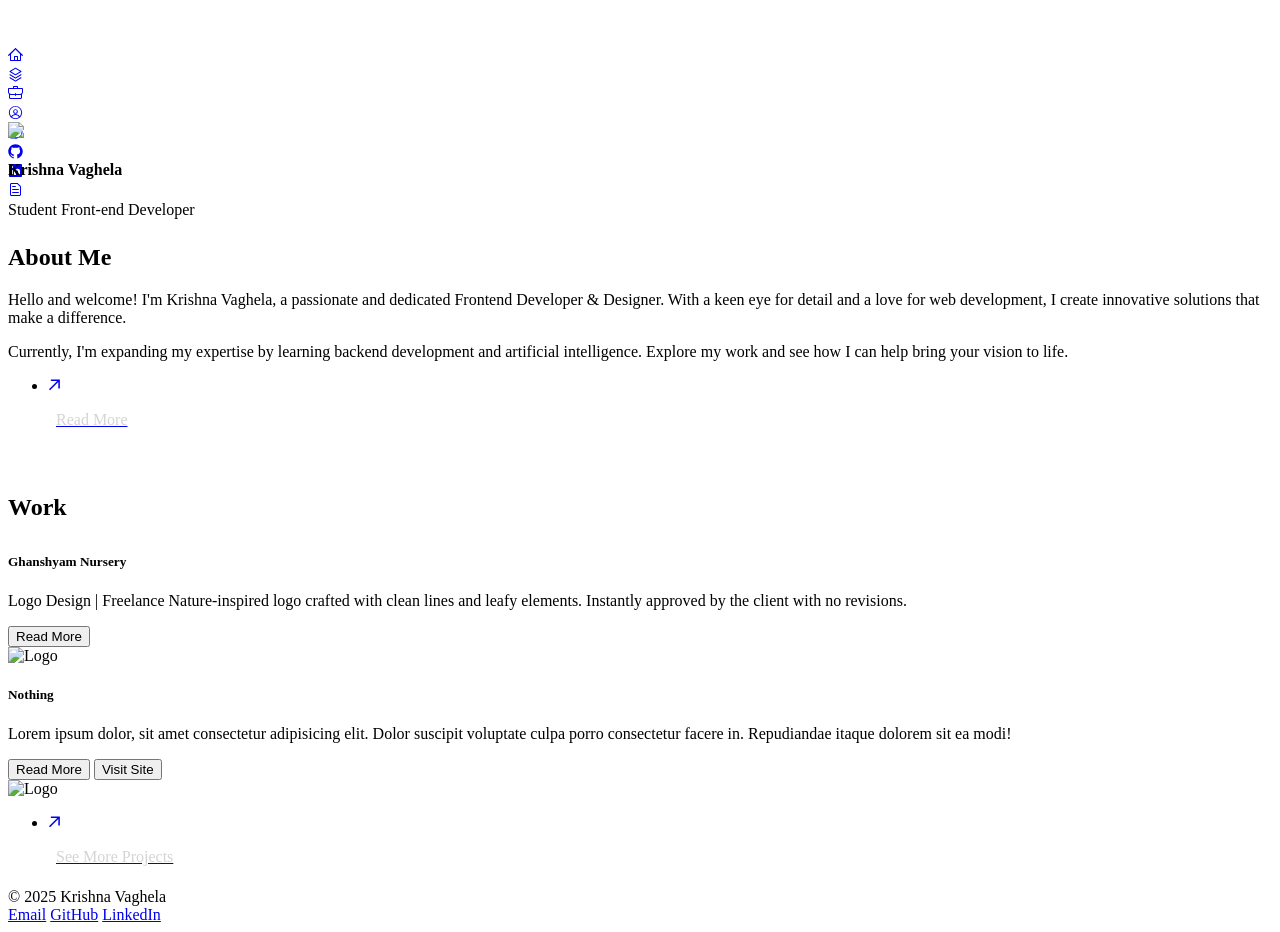
==== index.html @ 3b32314d "Add files via upload" ====
<!DOCTYPE html>
<html lang="en">

<head>
  <meta charset="UTF-8">
  <meta name="viewport" content="width=device-width, initial-scale=1.0">
  <title>Krishna Vaghela</title>
  <link rel="icon" href="/assets/src/KV(logo).png" type="image">
  <link rel="stylesheet" href="portHome.css">
</head>

<body>
  <div style="display: block; height: 2.5rem;"></div>

  <div style="display: flex;height: 5rem; margin-left: auto; margin-right: auto;">
    <div class="header">
      <!-- Home -->
      <div class="Btn">
        <a href="index.html">
          <svg width="15" height="15" viewBox="0 0 15 15" fill="none" xmlns="http://www.w3.org/2000/svg" class="size-4">
            <path
              d="M7.07926 0.222253C7.31275 -0.007434 7.6873 -0.007434 7.92079 0.222253L14.6708 6.86227C14.907 7.09465 14.9101 7.47453 14.6778 7.71076C14.4454 7.947 14.0655 7.95012 13.8293 7.71773L13 6.90201V12.5C13 12.7761 12.7762 13 12.5 13H2.50002C2.22388 13 2.00002 12.7761 2.00002 12.5V6.90201L1.17079 7.71773C0.934558 7.95012 0.554672 7.947 0.32229 7.71076C0.0899079 7.47453 0.0930283 7.09465 0.32926 6.86227L7.07926 0.222253ZM7.50002 1.49163L12 5.91831V12H10V8.49999C10 8.22385 9.77617 7.99999 9.50002 7.99999H6.50002C6.22388 7.99999 6.00002 8.22385 6.00002 8.49999V12H3.00002V5.91831L7.50002 1.49163ZM7.00002 12H9.00002V8.99999H7.00002V12Z"
              fill="currentColor" fill-rule="evenodd" clip-rule="evenodd"></path>
          </svg>
        </a>
      </div>
      <!-- Vertical Line -->
      <div class="vertical"></div>
      <!-- project -->
      <div class="Btn">
        <a href="project.html">
          <svg width="15" height="15" viewBox="0 0 15 15" fill="none" xmlns="http://www.w3.org/2000/svg" class="size-4">
            <path
              d="M7.75432 0.819537C7.59742 0.726821 7.4025 0.726821 7.24559 0.819537L1.74559 4.06954C1.59336 4.15949 1.49996 4.32317 1.49996 4.5C1.49996 4.67683 1.59336 4.84051 1.74559 4.93046L7.24559 8.18046C7.4025 8.27318 7.59742 8.27318 7.75432 8.18046L13.2543 4.93046C13.4066 4.84051 13.5 4.67683 13.5 4.5C13.5 4.32317 13.4066 4.15949 13.2543 4.06954L7.75432 0.819537ZM7.49996 7.16923L2.9828 4.5L7.49996 1.83077L12.0171 4.5L7.49996 7.16923ZM1.5695 7.49564C1.70998 7.2579 2.01659 7.17906 2.25432 7.31954L7.49996 10.4192L12.7456 7.31954C12.9833 7.17906 13.2899 7.2579 13.4304 7.49564C13.5709 7.73337 13.4921 8.03998 13.2543 8.18046L7.75432 11.4305C7.59742 11.5232 7.4025 11.5232 7.24559 11.4305L1.74559 8.18046C1.50786 8.03998 1.42901 7.73337 1.5695 7.49564ZM1.56949 10.4956C1.70998 10.2579 2.01658 10.1791 2.25432 10.3195L7.49996 13.4192L12.7456 10.3195C12.9833 10.1791 13.2899 10.2579 13.4304 10.4956C13.5709 10.7334 13.4921 11.04 13.2543 11.1805L7.75432 14.4305C7.59742 14.5232 7.4025 14.5232 7.24559 14.4305L1.74559 11.1805C1.50785 11.04 1.42901 10.7334 1.56949 10.4956Z"
              fill="currentColor" fill-rule="evenodd" clip-rule="evenodd"></path>
          </svg>
        </a>
      </div>
      <!-- expe -->
      <div class="Btn">
        <a href="project.html">
          <svg width="15" height="15" viewBox="0 0 15 15" fill="none" xmlns="http://www.w3.org/2000/svg" class="size-4">
            <path
              d="M5 1C5 0.447715 5.44772 0 6 0H9C9.55228 0 10 0.447715 10 1V2H14C14.5523 2 15 2.44772 15 3V6C15 6.8888 14.6131 7.68734 14 8.23608V11.5C14 12.3284 13.3284 13 12.5 13H2.5C1.67157 13 1 12.3284 1 11.5V8.2359C0.38697 7.68721 0 6.88883 0 6V3C0 2.44772 0.447716 2 1 2H5V1ZM9 1V2H6V1H9ZM1 3H5H5.5H9.5H10H14V6C14 6.654 13.6866 7.23467 13.1997 7.6004C12.8655 7.85144 12.4508 8 12 8H8V7.5C8 7.22386 7.77614 7 7.5 7C7.22386 7 7 7.22386 7 7.5V8H3C2.5493 8 2.1346 7.85133 1.80029 7.60022C1.31335 7.23446 1 6.65396 1 6V3ZM7 9H3C2.64961 9 2.31292 8.93972 2 8.82905V11.5C2 11.7761 2.22386 12 2.5 12H12.5C12.7761 12 13 11.7761 13 11.5V8.82915C12.6871 8.93978 12.3504 9 12 9H8V9.5C8 9.77614 7.77614 10 7.5 10C7.22386 10 7 9.77614 7 9.5V9Z"
              fill="currentColor" fill-rule="evenodd" clip-rule="evenodd"></path>
          </svg>
        </a>
      </div>

      <!-- About -->
      <div class="Btn">
        <a href="index.html">
          <svg width="15" height="15" viewBox="0 0 15 15" fill="none" xmlns="http://www.w3.org/2000/svg" class="size-4">
            <path
              d="M0.877014 7.49988C0.877014 3.84219 3.84216 0.877045 7.49985 0.877045C11.1575 0.877045 14.1227 3.84219 14.1227 7.49988C14.1227 11.1575 11.1575 14.1227 7.49985 14.1227C3.84216 14.1227 0.877014 11.1575 0.877014 7.49988ZM7.49985 1.82704C4.36683 1.82704 1.82701 4.36686 1.82701 7.49988C1.82701 8.97196 2.38774 10.3131 3.30727 11.3213C4.19074 9.94119 5.73818 9.02499 7.50023 9.02499C9.26206 9.02499 10.8093 9.94097 11.6929 11.3208C12.6121 10.3127 13.1727 8.97172 13.1727 7.49988C13.1727 4.36686 10.6328 1.82704 7.49985 1.82704ZM10.9818 11.9787C10.2839 10.7795 8.9857 9.97499 7.50023 9.97499C6.01458 9.97499 4.71624 10.7797 4.01845 11.9791C4.97952 12.7272 6.18765 13.1727 7.49985 13.1727C8.81227 13.1727 10.0206 12.727 10.9818 11.9787ZM5.14999 6.50487C5.14999 5.207 6.20212 4.15487 7.49999 4.15487C8.79786 4.15487 9.84999 5.207 9.84999 6.50487C9.84999 7.80274 8.79786 8.85487 7.49999 8.85487C6.20212 8.85487 5.14999 7.80274 5.14999 6.50487ZM7.49999 5.10487C6.72679 5.10487 6.09999 5.73167 6.09999 6.50487C6.09999 7.27807 6.72679 7.90487 7.49999 7.90487C8.27319 7.90487 8.89999 7.27807 8.89999 6.50487C8.89999 5.73167 8.27319 5.10487 7.49999 5.10487Z"
              fill="currentColor" fill-rule="evenodd" clip-rule="evenodd"></path>
          </svg>
        </a>
      </div>

      <!-- Message -->
      <div class="Btn">
        <a href="index.html">
          <svg width="16" height="16" viewBox="0 0 24 24" fill="none" xmlns="http://www.w3.org/2000/svg" class="size-4">
            <path
              d="M12 21C16.9706 21 21 16.9706 21 12C21 7.02944 16.9706 3 12 3C7.02944 3 3 7.02944 3 12C3 13.9021 3.5901 15.6665 4.59721 17.1199C4.70168 17.2707 4.7226 17.4653 4.64529 17.6317L3.42747 20.2519C3.23699 20.5853 3.47768 21 3.86159 21H12Z"
              stroke="currentColor" stroke-width="1.5" stroke-linecap="round" stroke-linejoin="round"></path>
            <path d="M8 12H8s.01" stroke="currentColor" stroke-width="2" stroke-linecap="round"></path>
            <path d="M12 12H12.01" stroke="currentColor" stroke-width="2" stroke-linecap="round"></path>
            <path d="M16 12H16.01" stroke="currentColor" stroke-width="2" stroke-linecap="round"></path>
          </svg>
          <path
            d="M0.877014 7.49988C0.877014 3.84219 3.84216 0.877045 7.49985 0.877045C11.1575 0.877045 14.1227 3.84219 14.1227 7.49988C14.1227 11.1575 11.1575 14.1227 7.49985 14.1227C3.84216 14.1227 0.877014 11.1575 0.877014 7.49988ZM7.49985 1.82704C4.36683 1.82704 1.82701 4.36686 1.82701 7.49988C1.82701 8.97196 2.38774 10.3131 3.30727 11.3213C4.19074 9.94119 5.73818 9.02499 7.50023 9.02499C9.26206 9.02499 10.8093 9.94097 11.6929 11.3208C12.6121 10.3127 13.1727 8.97172 13.1727 7.49988C13.1727 4.36686 10.6328 1.82704 7.49985 1.82704ZM10.9818 11.9787C10.2839 10.7795 8.9857 9.97499 7.50023 9.97499C6.01458 9.97499 4.71624 10.7797 4.01845 11.9791C4.97952 12.7272 6.18765 13.1727 7.49985 13.1727C8.81227 13.1727 10.0206 12.727 10.9818 11.9787ZM5.14999 6.50487C5.14999 5.207 6.20212 4.15487 7.49999 4.15487C8.79786 4.15487 9.84999 5.207 9.84999 6.50487C9.84999 7.80274 8.79786 8.85487 7.49999 8.85487C6.20212 8.85487 5.14999 7.80274 5.14999 6.50487ZM7.49999 5.10487C6.72679 5.10487 6.09999 5.73167 6.09999 6.50487C6.09999 7.27807 6.72679 7.90487 7.49999 7.90487C8.27319 7.90487 8.89999 7.27807 8.89999 6.50487C8.89999 5.73167 8.27319 5.10487 7.49999 5.10487Z"
            fill="currentColor" fill-rule="evenodd" clip-rule="evenodd"></path>
          </svg>
        </a>
      </div>

      <div class="vertical"></div>

      <!-- GitHUb -->
      <div class="Btn">
        <a href="https://github.com/vaghelakrishna">
          <svg width="15" height="15" viewBox="0 0 15 15" fill="none" xmlns="http://www.w3.org/2000/svg" class="size-4">
            <path
              d="M7.49933 0.25C3.49635 0.25 0.25 3.49593 0.25 7.50024C0.25 10.703 2.32715 13.4206 5.2081 14.3797C5.57084 14.446 5.70302 14.2222 5.70302 14.0299C5.70302 13.8576 5.69679 13.4019 5.69323 12.797C3.67661 13.235 3.25112 11.825 3.25112 11.825C2.92132 10.9874 2.44599 10.7644 2.44599 10.7644C1.78773 10.3149 2.49584 10.3238 2.49584 10.3238C3.22353 10.375 3.60629 11.0711 3.60629 11.0711C4.25298 12.1788 5.30335 11.8588 5.71638 11.6732C5.78225 11.205 5.96962 10.8854 6.17658 10.7043C4.56675 10.5209 2.87415 9.89918 2.87415 7.12104C2.87415 6.32925 3.15677 5.68257 3.62053 5.17563C3.54576 4.99226 3.29697 4.25521 3.69174 3.25691C3.69174 3.25691 4.30015 3.06196 5.68522 3.99973C6.26337 3.83906 6.8838 3.75895 7.50022 3.75583C8.1162 3.75895 8.73619 3.83906 9.31523 3.99973C10.6994 3.06196 11.3069 3.25691 11.3069 3.25691C11.7026 4.25521 11.4538 4.99226 11.3795 5.17563C11.8441 5.68257 12.1245 6.32925 12.1245 7.12104C12.1245 9.9063 10.4292 10.5192 8.81452 10.6985C9.07444 10.9224 9.30633 11.3648 9.30633 12.0413C9.30633 13.0102 9.29742 13.7922 9.29742 14.0299C9.29742 14.2239 9.42828 14.4496 9.79591 14.3788C12.6746 13.4179 14.75 10.7025 14.75 7.50024C14.75 3.49593 11.5036 0.25 7.49933 0.25Z"
              fill="currentColor" fill-rule="evenodd" clip-rule="evenodd"></path>
          </svg>
        </a>
      </div>

      <!-- Linkedin -->
      <div class="Btn">
        <a href="https://www.linkedin.com/in/krishna-vaghela-395072284">
          <svg width="15" height="15" viewBox="0 0 15 15" fill="none" xmlns="http://www.w3.org/2000/svg" class="size-4">
            <path
              d="M2 1C1.44772 1 1 1.44772 1 2V13C1 13.5523 1.44772 14 2 14H13C13.5523 14 14 13.5523 14 13V2C14 1.44772 13.5523 1 13 1H2ZM3.05 6H4.95V12H3.05V6ZM5.075 4.005C5.075 4.59871 4.59371 5.08 4 5.08C3.4063 5.08 2.925 4.59871 2.925 4.005C2.925 3.41129 3.4063 2.93 4 2.93C4.59371 2.93 5.075 3.41129 5.075 4.005ZM12 8.35713C12 6.55208 10.8334 5.85033 9.67449 5.85033C9.29502 5.83163 8.91721 5.91119 8.57874 6.08107C8.32172 6.21007 8.05265 6.50523 7.84516 7.01853H7.79179V6.00044H6V12.0047H7.90616V8.8112C7.8786 8.48413 7.98327 8.06142 8.19741 7.80987C8.41156 7.55832 8.71789 7.49825 8.95015 7.46774H9.02258C9.62874 7.46774 10.0786 7.84301 10.0786 8.78868V12.0047H11.9847L12 8.35713Z"
              fill="currentColor" fill-rule="evenodd" clip-rule="evenodd"></path>
          </svg>
        </a>
      </div>

      <!-- Resume -->
      <div class="Btn">
        <a href="work.html">
          <svg width="15" height="15" viewBox="0 0 15 15" fill="none" xmlns="http://www.w3.org/2000/svg" class="size-4">
            <path
              d="M3 2.5C3 2.22386 3.22386 2 3.5 2H9.08579C9.21839 2 9.34557 2.05268 9.43934 2.14645L11.8536 4.56066C11.9473 4.65443 12 4.78161 12 4.91421V12.5C12 12.7761 11.7761 13 11.5 13H3.5C3.22386 13 3 12.7761 3 12.5V2.5ZM3.5 1C2.67157 1 2 1.67157 2 2.5V12.5C2 13.3284 2.67157 14 3.5 14H11.5C12.3284 14 13 13.3284 13 12.5V4.91421C13 4.51639 12.842 4.13486 12.5607 3.85355L10.1464 1.43934C9.86514 1.15804 9.48361 1 9.08579 1H3.5ZM4.5 4C4.22386 4 4 4.22386 4 4.5C4 4.77614 4.22386 5 4.5 5H7.5C7.77614 5 8 4.77614 8 4.5C8 4.22386 7.77614 4 7.5 4H4.5ZM4.5 7C4.22386 7 4 7.22386 4 7.5C4 7.77614 4.22386 8 4.5 8H10.5C10.7761 8 11 7.77614 11 7.5C11 7.22386 10.7761 7 10.5 7H4.5ZM4.5 10C4.22386 10 4 10.2239 4 10.5C4 10.7761 4.22386 11 4.5 11H10.5C10.7761 11 11 10.7761 11 10.5C11 10.2239 10.7761 10 10.5 10H4.5Z"
              fill="currentColor" fill-rule="evenodd" clip-rule="evenodd"></path>
          </svg>
        </a>
      </div>

      <!-- <div class="vertical"></div> -->

      <!-- Theme -->
      <!-- dark/light -->
      <!-- <div class="Btn">
        <button>
          <svg width="15" class="day" height="15" viewBox="0 0 15 15" fill="none" xmlns="http://www.w3.org/2000/svg"
            class="h-[1.2rem] w-[1.2rem] text-neutral-800 dark:hidden dark:text-neutral-200">
            <path
              d="M7.5 0C7.77614 0 8 0.223858 8 0.5V2.5C8 2.77614 7.77614 3 7.5 3C7.22386 3 7 2.77614 7 2.5V0.5C7 0.223858 7.22386 0 7.5 0ZM2.1967 2.1967C2.39196 2.00144 2.70854 2.00144 2.90381 2.1967L4.31802 3.61091C4.51328 3.80617 4.51328 4.12276 4.31802 4.31802C4.12276 4.51328 3.80617 4.51328 3.61091 4.31802L2.1967 2.90381C2.00144 2.70854 2.00144 2.39196 2.1967 2.1967ZM0.5 7C0.223858 7 0 7.22386 0 7.5C0 7.77614 0.223858 8 0.5 8H2.5C2.77614 8 3 7.77614 3 7.5C3 7.22386 2.77614 7 2.5 7H0.5ZM2.1967 12.8033C2.00144 12.608 2.00144 12.2915 2.1967 12.0962L3.61091 10.682C3.80617 10.4867 4.12276 10.4867 4.31802 10.682C4.51328 10.8772 4.51328 11.1938 4.31802 11.3891L2.90381 12.8033C2.70854 12.9986 2.39196 12.9986 2.1967 12.8033ZM12.5 7C12.2239 7 12 7.22386 12 7.5C12 7.77614 12.2239 8 12.5 8H14.5C14.7761 8 15 7.77614 15 7.5C15 7.22386 14.7761 7 14.5 7H12.5ZM10.682 4.31802C10.4867 4.12276 10.4867 3.80617 10.682 3.61091L12.0962 2.1967C12.2915 2.00144 12.608 2.00144 12.8033 2.1967C12.9986 2.39196 12.9986 2.70854 12.8033 2.90381L11.3891 4.31802C11.1938 4.51328 10.8772 4.51328 10.682 4.31802ZM8 12.5C8 12.2239 7.77614 12 7.5 12C7.22386 12 7 12.2239 7 12.5V14.5C7 14.7761 7.22386 15 7.5 15C7.77614 15 8 14.7761 8 14.5V12.5ZM10.682 10.682C10.8772 10.4867 11.1938 10.4867 11.3891 10.682L12.8033 12.0962C12.9986 12.2915 12.9986 12.608 12.8033 12.8033C12.608 12.9986 12.2915 12.9986 12.0962 12.8033L10.682 11.3891C10.4867 11.1938 10.4867 10.8772 10.682 10.682ZM5.5 7.5C5.5 6.39543 6.39543 5.5 7.5 5.5C8.60457 5.5 9.5 6.39543 9.5 7.5C9.5 8.60457 8.60457 9.5 7.5 9.5C6.39543 9.5 5.5 8.60457 5.5 7.5ZM7.5 4.5C5.84315 4.5 4.5 5.84315 4.5 7.5C4.5 9.15685 5.84315 10.5 7.5 10.5C9.15685 10.5 10.5 9.15685 10.5 7.5C10.5 5.84315 9.15685 4.5 7.5 4.5Z"
              fill="currentColor" fill-rule="evenodd" clip-rule="evenodd"></path>
          </svg>

          <svg width="15" height="15" viewBox="0 0 15 15" fill="none" xmlns="http://www.w3.org/2000/svg"
            class="hidden h-[1.2rem] w-[1.2rem] text-neutral-800 dark:block dark:text-neutral-200">
            <path
              d="M2.89998 0.499976C2.89998 0.279062 2.72089 0.0999756 2.49998 0.0999756C2.27906 0.0999756 2.09998 0.279062 2.09998 0.499976V1.09998H1.49998C1.27906 1.09998 1.09998 1.27906 1.09998 1.49998C1.09998 1.72089 1.27906 1.89998 1.49998 1.89998H2.09998V2.49998C2.09998 2.72089 2.27906 2.89998 2.49998 2.89998C2.72089 2.89998 2.89998 2.72089 2.89998 2.49998V1.89998H3.49998C3.72089 1.89998 3.89998 1.72089 3.89998 1.49998C3.89998 1.27906 3.72089 1.09998 3.49998 1.09998H2.89998V0.499976ZM5.89998 3.49998C5.89998 3.27906 5.72089 3.09998 5.49998 3.09998C5.27906 3.09998 5.09998 3.27906 5.09998 3.49998V4.09998H4.49998C4.27906 4.09998 4.09998 4.27906 4.09998 4.49998C4.09998 4.72089 4.27906 4.89998 4.49998 4.89998H5.09998V5.49998C5.09998 5.72089 5.27906 5.89998 5.49998 5.89998C5.72089 5.89998 5.89998 5.72089 5.89998 5.49998V4.89998H6.49998C6.72089 4.89998 6.89998 4.72089 6.89998 4.49998C6.89998 4.27906 6.72089 4.09998 6.49998 4.09998H5.89998V3.49998ZM1.89998 6.49998C1.89998 6.27906 1.72089 6.09998 1.49998 6.09998C1.27906 6.09998 1.09998 6.27906 1.09998 6.49998V7.09998H0.499976C0.279062 7.09998 0.0999756 7.27906 0.0999756 7.49998C0.0999756 7.72089 0.279062 7.89998 0.499976 7.89998H1.09998V8.49998C1.09998 8.72089 1.27906 8.89997 1.49998 8.89997C1.72089 8.89997 1.89998 8.72089 1.89998 8.49998V7.89998H2.49998C2.72089 7.89998 2.89998 7.72089 2.89998 7.49998C2.89998 7.27906 2.72089 7.09998 2.49998 7.09998H1.89998V6.49998ZM8.54406 0.98184L8.24618 0.941586C8.03275 0.917676 7.90692 1.1655 8.02936 1.34194C8.17013 1.54479 8.29981 1.75592 8.41754 1.97445C8.91878 2.90485 9.20322 3.96932 9.20322 5.10022C9.20322 8.37201 6.82247 11.0878 3.69887 11.6097C3.45736 11.65 3.20988 11.6772 2.96008 11.6906C2.74563 11.702 2.62729 11.9535 2.77721 12.1072C2.84551 12.1773 2.91535 12.2458 2.98667 12.3128L3.05883 12.3795L3.31883 12.6045L3.50684 12.7532L3.62796 12.8433L3.81491 12.9742L3.99079 13.089C4.11175 13.1651 4.23536 13.2375 4.36157 13.3059L4.62496 13.4412L4.88553 13.5607L5.18837 13.6828L5.43169 13.7686C5.56564 13.8128 5.70149 13.8529 5.83857 13.8885C5.94262 13.9155 6.04767 13.9401 6.15405 13.9622C6.27993 13.9883 6.40713 14.0109 6.53544 14.0298L6.85241 14.0685L7.11934 14.0892C7.24637 14.0965 7.37436 14.1002 7.50322 14.1002C11.1483 14.1002 14.1032 11.1453 14.1032 7.50023C14.1032 7.25044 14.0893 7.00389 14.0623 6.76131L14.0255 6.48407C13.991 6.26083 13.9453 6.04129 13.8891 5.82642C13.8213 5.56709 13.7382 5.31398 13.6409 5.06881L13.5279 4.80132L13.4507 4.63542L13.3766 4.48666C13.2178 4.17773 13.0353 3.88295 12.8312 3.60423L12.6782 3.40352L12.4793 3.16432L12.3157 2.98361L12.1961 2.85951L12.0355 2.70246L11.8134 2.50184L11.4925 2.24191L11.2483 2.06498L10.9562 1.87446L10.6346 1.68894L10.3073 1.52378L10.1938 1.47176L9.95488 1.3706L9.67791 1.2669L9.42566 1.1846L9.10075 1.09489L8.83599 1.03486L8.54406 0.98184ZM10.4032 5.30023C10.4032 4.27588 10.2002 3.29829 9.83244 2.40604C11.7623 3.28995 13.1032 5.23862 13.1032 7.50023C13.1032 10.593 10.596 13.1002 7.50322 13.1002C6.63646 13.1002 5.81597 12.9036 5.08355 12.5522C6.5419 12.0941 7.81081 11.2082 8.74322 10.0416C8.87963 10.2284 9.10028 10.3497 9.34928 10.3497C9.76349 10.3497 10.0993 10.0139 10.0993 9.59971C10.0993 9.24256 9.84965 8.94373 9.51535 8.86816C9.57741 8.75165 9.63653 8.63334 9.6926 8.51332C9.88358 8.63163 10.1088 8.69993 10.35 8.69993C11.0403 8.69993 11.6 8.14028 11.6 7.44993C11.6 6.75976 11.0406 6.20024 10.3505 6.19993C10.3853 5.90487 10.4032 5.60464 10.4032 5.30023Z"
              fill="currentColor" fill-rule="evenodd" clip-rule="evenodd"></path>
          </svg>
        </button>
      </div> -->

    </div>
  </div>



  <section class="firstParentCont">
    <div class="allCont">
      <section class="firstChild" data-oas="fade-in">
        <div class="inline-block justify-center">
          <section class="secondChild">
            <div class="imgTitleCont" style="opacity: 1; filter: blur(0px); transform: translateY(-6px);">
              <div class="imgCont">
                <img src="/img/k.jpg" alt="profile_pic" height="150" width="100"
                  style="color: transparent; user-select: none;" class="profileImg">
              </div>
              <h1 class="profileName">Krishna Vaghela</h1>
            </div>
            <div class="imgTitleCont" style="opacity: 1; filter: blur(0px); transform: translateY(-6px);">
              <div class="secondProfileCont">
                <span class="secondProfileChild1">Student</span>
                <span class="secondProfileChild2">Front-end Developer</span>
              </div>
            </div>
            <h2 class="aboutMe">About Me</h2>
            <div>
              <p>Hello and welcome! I'm Krishna Vaghela, a passionate and dedicated Frontend Developer & Designer. With
                a keen eye
                for detail and a
                love for web development, I create innovative solutions that make a difference.</p>
              <p>Currently, I'm expanding
                my expertise by
                learning backend development and artificial intelligence. Explore my work and see how I can help bring
                your vision to
                life.</p>
              <ul class="readMoreCont">
                <li>
                  <a href="index
                  .html" class="Link">
                    <svg width="12" height="12" viewBox="0 0 12 12" fill="none" xmlns="http://www.w3.org/2000/svg">
                      <path
                        d="M2.07102 11.3494L0.963068 10.2415L9.2017 1.98864H2.83807L2.85227 0.454545H11.8438V9.46023H10.2955L10.3097 3.09659L2.07102 11.3494Z"
                        fill="currentColor"></path>
                    </svg>
                    <p style="margin-left: .5rem ; height: 1.5rem; color:#d4d4d4;">Read More</p>
                  </a>
                </li>
              </ul>
            </div>
            <h2 style="font-size: 1.5rem; line-height: 2;margin-bottom: 1.25rem;margin-top: 3rem;">Work</h2>
            <section>
              <div style="margin-bottom: 1.25rem;">
                <div data-oas="fade-up" class="workMainCont">
                  <!-- <div class="workCont">
                    <div class="side1">
                      <div style="background-color: #262626;">
                        <h1
                          style="background-color: #262626; font-size: 1.5rem; display: inline-block;margin-bottom: .5rem; font-weight: 500; line-height: 2rem;">
                          Nothing</h1>
                        <p
                          style="color: gray; background-color: #262626; line-height: 1.25;    margin-top: .25rem;margin-bottom: 1rem;">
                          Lorem ipsum dolor, sit amet consectetur
                          adipisicing elit. Dolor suscipit
                          voluptate culpa
                          porro consectetur facere in.
                          repudiandae itaque dolorem sit ea modi!</p>
                      </div>
                      <div style="margin-top: 1rem;     background-color: #262626;">
                        <button class="btn">Read More</button>
                        <button class="btn">Visit Site</button>
                      </div>
                    </div>
                    <div class="side2">
                      <a href="/" class="side2A">
                        <div class="side2AFirstDiv">
                          <a href="">
                            <img src="/img/KV(logo).png" alt="" width="271.5px" height="218.5px" class="workItemImg">
                          </a>
                        </div>
                      </a>
                    </div>
                  </div> -->

                  <div class="work">
                    <div class="side1">
                      <h1>Ghanshyam Nursery</h1>
                      <p>Logo Design | Freelance
                        Nature-inspired logo crafted with clean lines and leafy elements. Instantly approved by the
                        client
                        with no revisions.</p>
                      <div class="btns">
                        <button class="btn">Read More</button>
                      </div>
                    </div>
                    <div class="side2">
                      <img src="/assets/src/LOGO2.png" alt="Logo">
                    </div>
                  </div>
                </div>
              </div>

              <div class="work">
                <div class="side1">
                  <h1>Nothing</h1>
                  <p>Lorem ipsum dolor, sit amet consectetur adipisicing elit. Dolor suscipit voluptate culpa porro
                    consectetur
                    facere in. Repudiandae itaque dolorem sit ea modi!</p>
                  <div class="btns">
                    <button class="btn">Read More</button>
                    <button class="btn">Visit Site</button>
                  </div>
                </div>
                <div class="side2">
                  <img src="/assets/src/KV(logo).png" alt="Logo">
                </div>
              </div>
              <ul class="readMoreCont">
                <li>
                  <a href="project.html" class="Link">
                    <svg width="12" height="12" viewBox="0 0 12 12" fill="none" xmlns="http://www.w3.org/2000/svg">
                      <path
                        d="M2.07102 11.3494L0.963068 10.2415L9.2017 1.98864H2.83807L2.85227 0.454545H11.8438V9.46023H10.2955L10.3097 3.09659L2.07102 11.3494Z"
                        fill="currentColor"></path>
                    </svg>
                    <p style="margin-left: .5rem ; height: 1.5rem; color:#d4d4d4;">See More Projects</p>
                  </a>
                </li>
              </ul>


              <!-- <h2 class="aboutMe">Experience</h2>
              <div style="margin-top: 5rem;">
                <div style="display:flex; justify-content: space-between; align-items: center;margin-top: 5rem;">
                  <div style="font-weight:500; font-size: 1.5rem; line-height: 2rem;">
                    <div></div>
                  </div>
                </div>
              </div> -->
              <footer class="main-footer">
                <div class="footer-content">
                  <div class="footer-left">
                    <span>&copy; 2025 Krishna Vaghela</span>
                  </div>
                  <div class="footer-right">
                    <a href="mailto:your.email@example.com" class="footer-link">Email</a>
                    <a href="https://github.com/yourusername" class="footer-link" target="_blank">GitHub</a>
                    <a href="https://www.linkedin.com/in/yourusername" class="footer-link" target="_blank">LinkedIn</a>
                  </div>
                </div>
              </footer>

        </div>
    </div>
  </section>

  </section>
  </div>
  </section>
  </div>
  </section>
  <div class="cursor"></div>
  <script src="KV.js"></script>
</body>

</html>
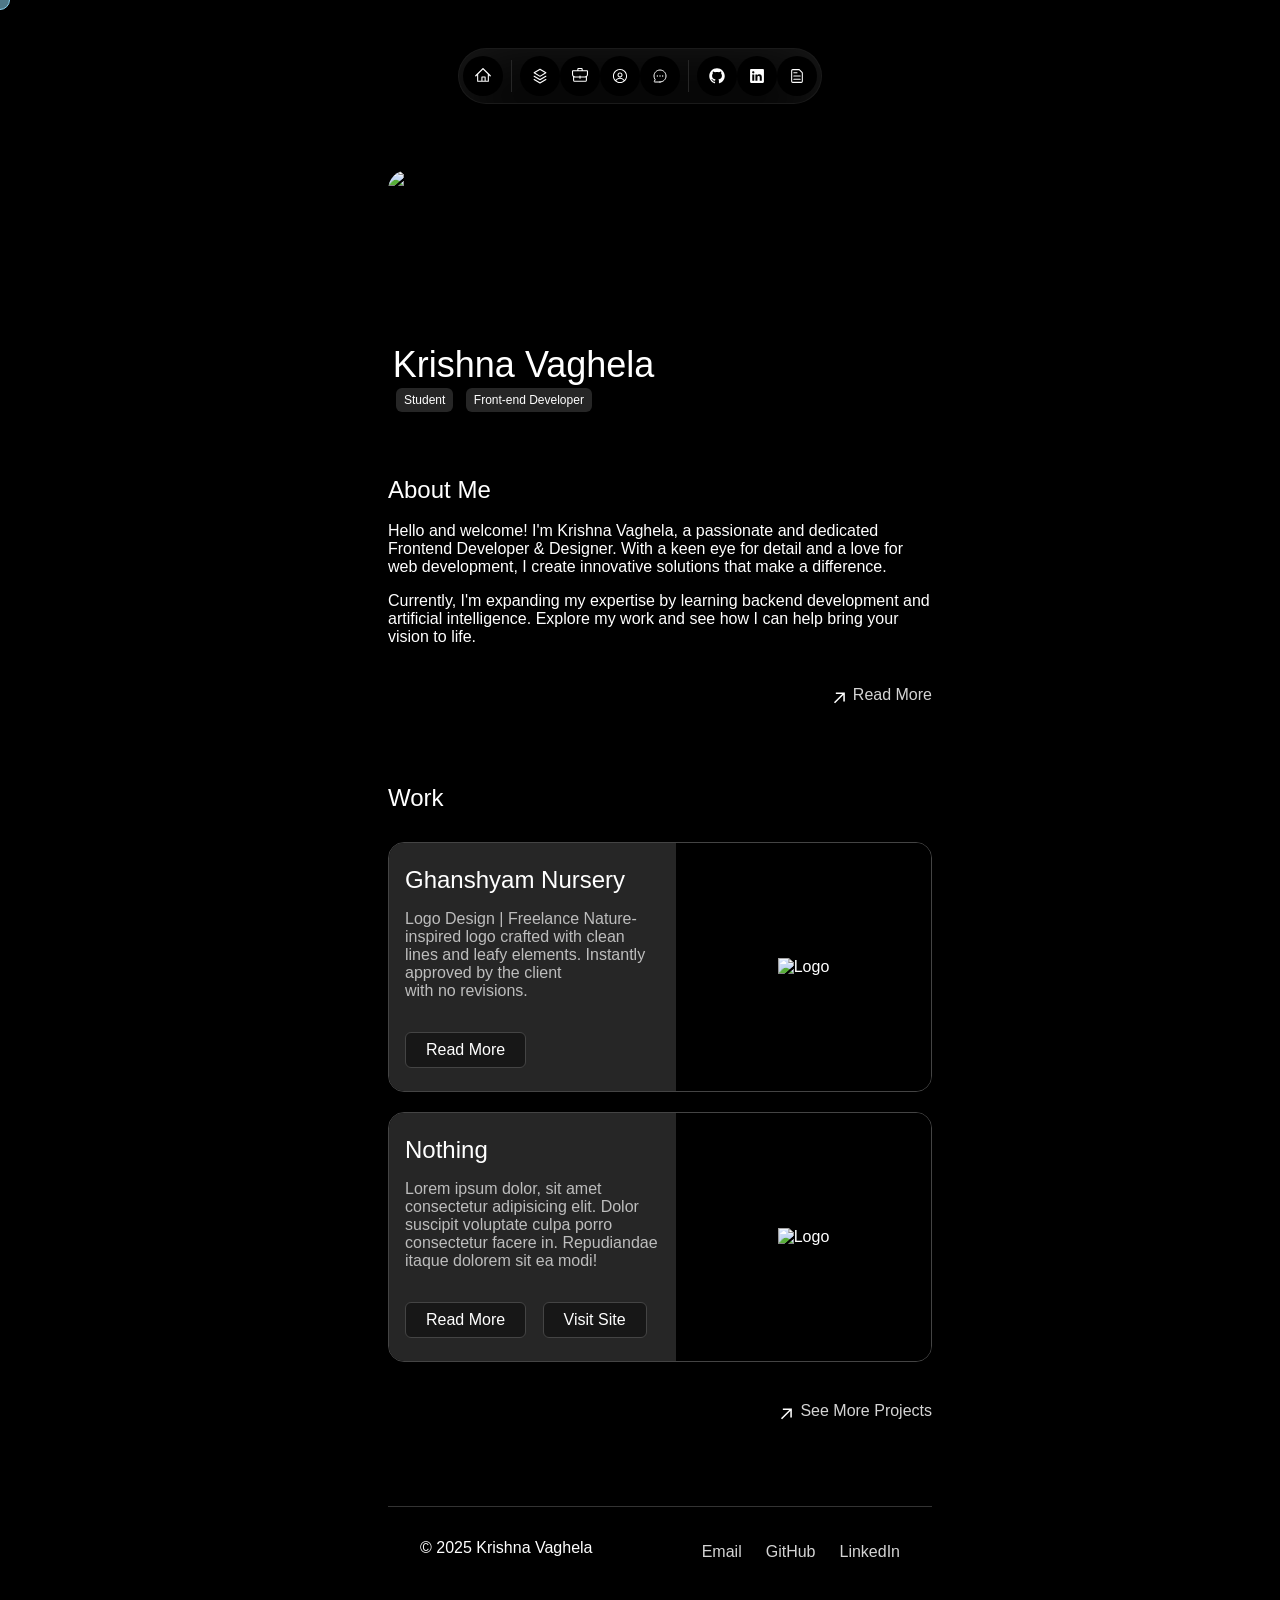
==== commit f0e44fcd: "Update index.html" ====
--- a/index.html
+++ b/index.html
@@ -6,7 +6,7 @@
   <meta name="viewport" content="width=device-width, initial-scale=1.0">
   <title>Krishna Vaghela</title>
   <link rel="icon" href="/assets/src/KV(logo).png" type="image">
-  <link rel="stylesheet" href="portHome.css">
+  <link rel="stylesheet" href="index.css">
 </head>
 
 <body>
@@ -208,7 +208,7 @@
                       <a href="/" class="side2A">
                         <div class="side2AFirstDiv">
                           <a href="">
-                            <img src="/img/KV(logo).png" alt="" width="271.5px" height="218.5px" class="workItemImg">
+                            <img src="KV(logo).png" alt="" width="271.5px" height="218.5px" class="workItemImg">
                           </a>
                         </div>
                       </a>
@@ -296,4 +296,4 @@
   <script src="KV.js"></script>
 </body>
 
-</html>+</html>
--- a/index.css
+++ b/index.css
@@ -0,0 +1,527 @@
+* {
+  font-family: Manrope, sans-serif;
+  background-color: #000000;
+  color: white;
+}
+
+*,
+:after,
+:before {
+  box-sizing: border-box;
+  border: 0 solid #e5e7eb;
+}
+
+audio,
+canvas,
+embed,
+iframe,
+img,
+object,
+svg,
+video {
+  display: block;
+  /* vertical-align: middle; */
+}
+
+img,
+video {
+  height: auto;
+  max-width: 100%;
+}
+
+menu,
+ol,
+ul {
+  list-style: none;
+  margin: 0;
+  padding: 0;
+}
+
+audio,
+canvas,
+embed,
+iframe,
+img,
+object,
+svg,
+video {
+  display: block;
+}
+
+a {
+  color: inherit;
+  text-decoration: inherit;
+}
+
+.justify-center {
+  justify-content: center;
+}
+
+.inline-block {
+  display: inline-block;
+}
+
+button,
+input,
+optgroup,
+select,
+textarea {
+  font-feature-settings: inherit;
+  color: inherit;
+  font-family: inherit;
+  font-size: 100%;
+  font-variation-settings: inherit;
+  font-weight: inherit;
+  line-height: inherit;
+  margin: 0;
+  padding: 0;
+}
+
+
+
+.firstParentCont {
+  display: flex;
+  gap: 1rem;
+  justify-content: center;
+  align-items: center;
+  flex-direction: column;
+}
+
+
+.allCont {
+  display: inline-block;
+  justify-content: center;
+}
+
+@media (min-width: 768px) {
+  .allCont {
+    margin-left: 2.5rem;
+  }
+}
+
+@media (min-width: 640px) {
+  .allCont {
+    margin-left: 2.5rem;
+  }
+}
+
+.firstChild {
+  display: flex;
+  flex-direction: column;
+  align-items: center;
+  justify-content: center;
+  gap: 1rem;
+  padding-top: 1rem;
+  padding-bottom: 2rem;
+}
+
+.secondChild {
+  padding: 1rem;
+  max-width: 36rem;
+  margin-left: 1rem;
+  margin-right: 1rem;
+  transition-timing-function: cubic-bezier(.25, .46, .45, .94);
+}
+
+.aboutMe {
+  font-size: 1.5rem;
+  line-height: 2rem;
+  margin-bottom: .5rem;
+  font-weight: 500;
+}
+
+h1,
+h2,
+h3,
+h4,
+h5,
+h6 {
+  margin: 0;
+  font-weight: inherit;
+}
+
+.imgCont {
+  position: relative;
+  margin-top: 1rem;
+  margin-bottom: 1rem;
+}
+
+.profileImg {
+  border-radius: 20px;
+  animation: fadeIn 2.5s;
+}
+
+.profileName {
+  position: relative;
+  font-size: 2.25rem;
+  line-height: 1;
+  padding: .5rem;
+  top: .20rem;
+  left: -.2rem;
+}
+
+.secondProfileCont {
+  position: relative;
+  left: .5rem;
+  margin-bottom: 3.5rem;
+}
+
+.secondProfileChild1,
+.secondProfileChild2 {
+  background-color: #262626;
+  font-weight: 500;
+  font-size: .75rem;
+  line-height: 1rem;
+  padding-bottom: .25rem;
+  padding-top: .25rem;
+  padding-left: .5rem;
+  padding-right: .5rem;
+  border-radius: .375rem;
+  display: inline-flex;
+  align-items: center;
+  margin-right: .5rem;
+  border: 1px #726f6f;
+}
+
+.readMoreCont {
+  display: flex;
+  flex-direction: row;
+  justify-content: flex-end;
+  margin-top: 1.5rem; 
+  margin-bottom: 1rem;
+}
+
+.transitionAll {
+  transition-duration: .15s;
+  transition-property: all;
+  transition-timing-function: cubic-bezier(.4, 0, .2, 1);
+}
+
+.Link {
+  display: flex;
+  text-decoration: none;
+  cursor: pointer;
+  color: rgba(212, 212, 212, 1);
+  flex-direction: row;
+  align-items: center;
+  justify-content: center;
+}
+
+.readMoreLink:hover {
+  color: rgba(38, 38, 38, 0.625);
+}
+
+
+
+/* .workCont {
+  display: flex;
+  flex-direction: row;
+  align-items: center;
+  justify-content: center;
+}
+
+.side1 {
+  display: flex;
+  justify-content: space-between;
+  flex-direction: column;
+  padding: 1.2rem;
+  background-color: #262626;
+  width: 50%;
+  border-top-left-radius: 10px;
+  border-bottom-left-radius: 10px;
+  border: 1px solid rgb(64 64 64);
+}
+
+/* [data-aos^=fade][data-aos^=fade].aos-animate {
+  opacity: 1;
+  transform: translateZ(0);
+}
+
+[data-aos][data-aos][data-aos-easing=ease-out-quad],
+body[data-aos-easing=ease-out-quad] [data-aos] {
+  transition-timing-function: cubic-bezier(.25, .46, .45, .94);
+} */
+
+/* .btn {
+  background-color: #171717;
+  border: 1px solid rgb(64 64 64);
+  font-weight: 500;
+  font-size: .75rem;
+  line-height: 1rem;
+  padding-bottom: .25rem;
+  padding-top: .25rem;
+  padding-left: .5rem;
+  padding-right: .5rem;
+  border-radius: .375rem;
+  display: inline-block;
+  margin-right: .5rem;
+  margin-top: .75rem;
+} */
+
+/* .side2 {
+  width: 50%;
+  border: 1px solid rgb(64 64 64);
+  height: 100%;
+  padding: 1.5rem;
+  border-top-right-radius: 10px;
+  border-bottom-right-radius: 10px;
+  border: 1px solid rgb(64 64 64);
+}
+
+.side2A {
+  display: block;
+  height: 100%;
+}
+
+.side2AFirstDiv {
+  overflow: hidden;
+  height: 100%;
+  background-color: rgb(38 38 38);
+} */
+
+/* .workItemImg {
+  width: 100%;
+  height: 100%;
+} */ 
+
+.cursor {
+  width: 20px;
+  height: 20px;
+  background-color: rgba(135, 207, 235, 0.579);
+  border: 1px solid skyblue;
+}
+
+.cursor,
+.cursor-outline {
+  position: fixed;
+  top: 0;
+  left: 0;
+  transform: translate(-50%, -50%);
+  border-radius: 50%;
+  z-index: 1;
+  pointer-events: none;
+}
+
+
+.header {
+  padding-bottom: .25rem;
+  padding-top: .25rem;
+  padding-left: .25rem;
+  padding-right: .25rem;
+  border-radius: 9999px;
+  align-items: center;
+  height: 3.5rem;
+  display: flex;
+  margin-left: auto;
+  margin-right: auto;
+  position: relative;
+  backdrop-filter: blur(16px);
+  box-shadow: inset 0 20px 80px -20px #ffffff1f;
+  border: 1px solid hsla(0, 0%, 100%, .1);
+}
+
+.Btn {
+  width: 40px;
+  border-radius: 9999px;
+  display: flex;
+  justify-content: center;
+  align-items: center;
+  cursor: pointer;
+  aspect-ratio: 1 / 1;
+}
+
+
+.size-4 {
+  width: 1rem;
+  height: 1rem;
+}
+
+.vertical {
+  background-color: rgb(38 38 38);
+  flex-shrink: 0;
+  height: 2rem;
+  margin-left: .5rem;
+  margin-right: .5rem;
+  width: 1px;
+  opacity: 1;
+}
+
+.Btn{
+  animation: popIn 2.5s;
+}
+@keyframes popIn{
+  from{
+    opacity: 0;
+  }
+
+  to{
+    opacity: 1;
+  }
+}
+.Btn:hover {
+  transform: scale(1.2);
+}
+
+.profileImg:hover{
+  transform: scale(1.05);
+  box-shadow: 0 9px 15px #edeaeb3a;
+
+}
+
+
+
+/* work container */
+
+.work {
+  display: flex;
+  width: 100%;
+  height: 250px;
+  border-radius: 16px;
+  overflow: hidden;
+  border: 1px solid #444;
+  background: transparent;
+  box-shadow: none;
+}
+
+.side1 {
+  flex: 1;
+  background: #262626;
+  padding: 1rem;
+  display: flex;
+  flex-direction: column;
+  justify-content: center;
+}
+
+.side1 h1 {
+  font-size: 1.5rem;
+  /* margin-bottom: 1rem; */
+  color: #fff;
+  background-color: #262626;
+  font-weight: 500;
+}
+
+.side1 p {
+  font-size: 1rem;
+  color: #bdbdbd;
+  background-color: #262626;
+
+  /* margin-bottom: 1.5rem; */
+}
+
+.side1 .btns {
+  margin-top: 1rem;
+  background-color: #262626;
+}
+
+.btn {
+  background: #171717;
+  color: #fff;
+  border: 1px solid #444;
+  border-radius: .375rem;
+  font-size: 1rem;
+  padding: .5rem 1.25rem;
+  margin-right: .75rem;
+  cursor: pointer;
+  transition: background 0.2s;
+}
+
+.btn:hover {
+  background: #222;
+}
+
+.side2 {
+  flex: 1;
+  background: #000;
+  display: flex;
+  align-items: center;
+  justify-content: center;
+}
+
+.side2 img {
+  max-width: 90%;
+  max-height: 90%;
+  object-fit: contain;
+  display: block;
+  margin: auto;
+}
+
+@media (max-width: 700px) {
+  .work {
+    flex-direction: column;
+    min-height: 300pxm;
+    width: 98vw;
+    padding: 1.2rem;
+  }
+
+  .side1,
+  .side2 {
+    min-height: 150px;
+    width: 100%;
+  }
+
+  .side2 img {
+    max-width: 90vw;
+    max-height: 150px;
+  }
+}
+
+.day{
+  display: none;
+}
+
+
+/* footer */
+
+.main-footer {
+  width: 100%;
+  color: #d4d4d4;
+  padding: 2rem 0 1rem 0;
+  margin-top: 4rem;
+  border-top: 1px solid #333;
+}
+
+.footer-content {
+  max-width: 1100px;
+  margin: 0 auto;
+  display: flex;
+  justify-content: space-between;
+  align-items: center;
+  flex-wrap: wrap;
+  padding: 0 2rem;
+}
+
+.footer-left {
+  font-size: 1rem;
+  margin-bottom: .5rem;
+}
+
+.footer-right {
+  display: flex;
+  gap: 1.5rem;
+  flex-wrap: wrap;
+}
+
+.footer-link {
+  color: #d4d4d4;
+  text-decoration: none;
+  font-size: 1rem;
+  transition: color 0.2s;
+}
+
+.footer-link:hover {
+  color: #fff;
+  text-decoration: underline;
+}
+
+@media (max-width: 700px) {
+  .footer-content {
+    flex-direction: column;
+    align-items: flex-start;
+    padding: 0 1rem;
+    gap: 1rem;
+  }
+  .footer-right {
+    gap: 1rem;
+  }
+}
+
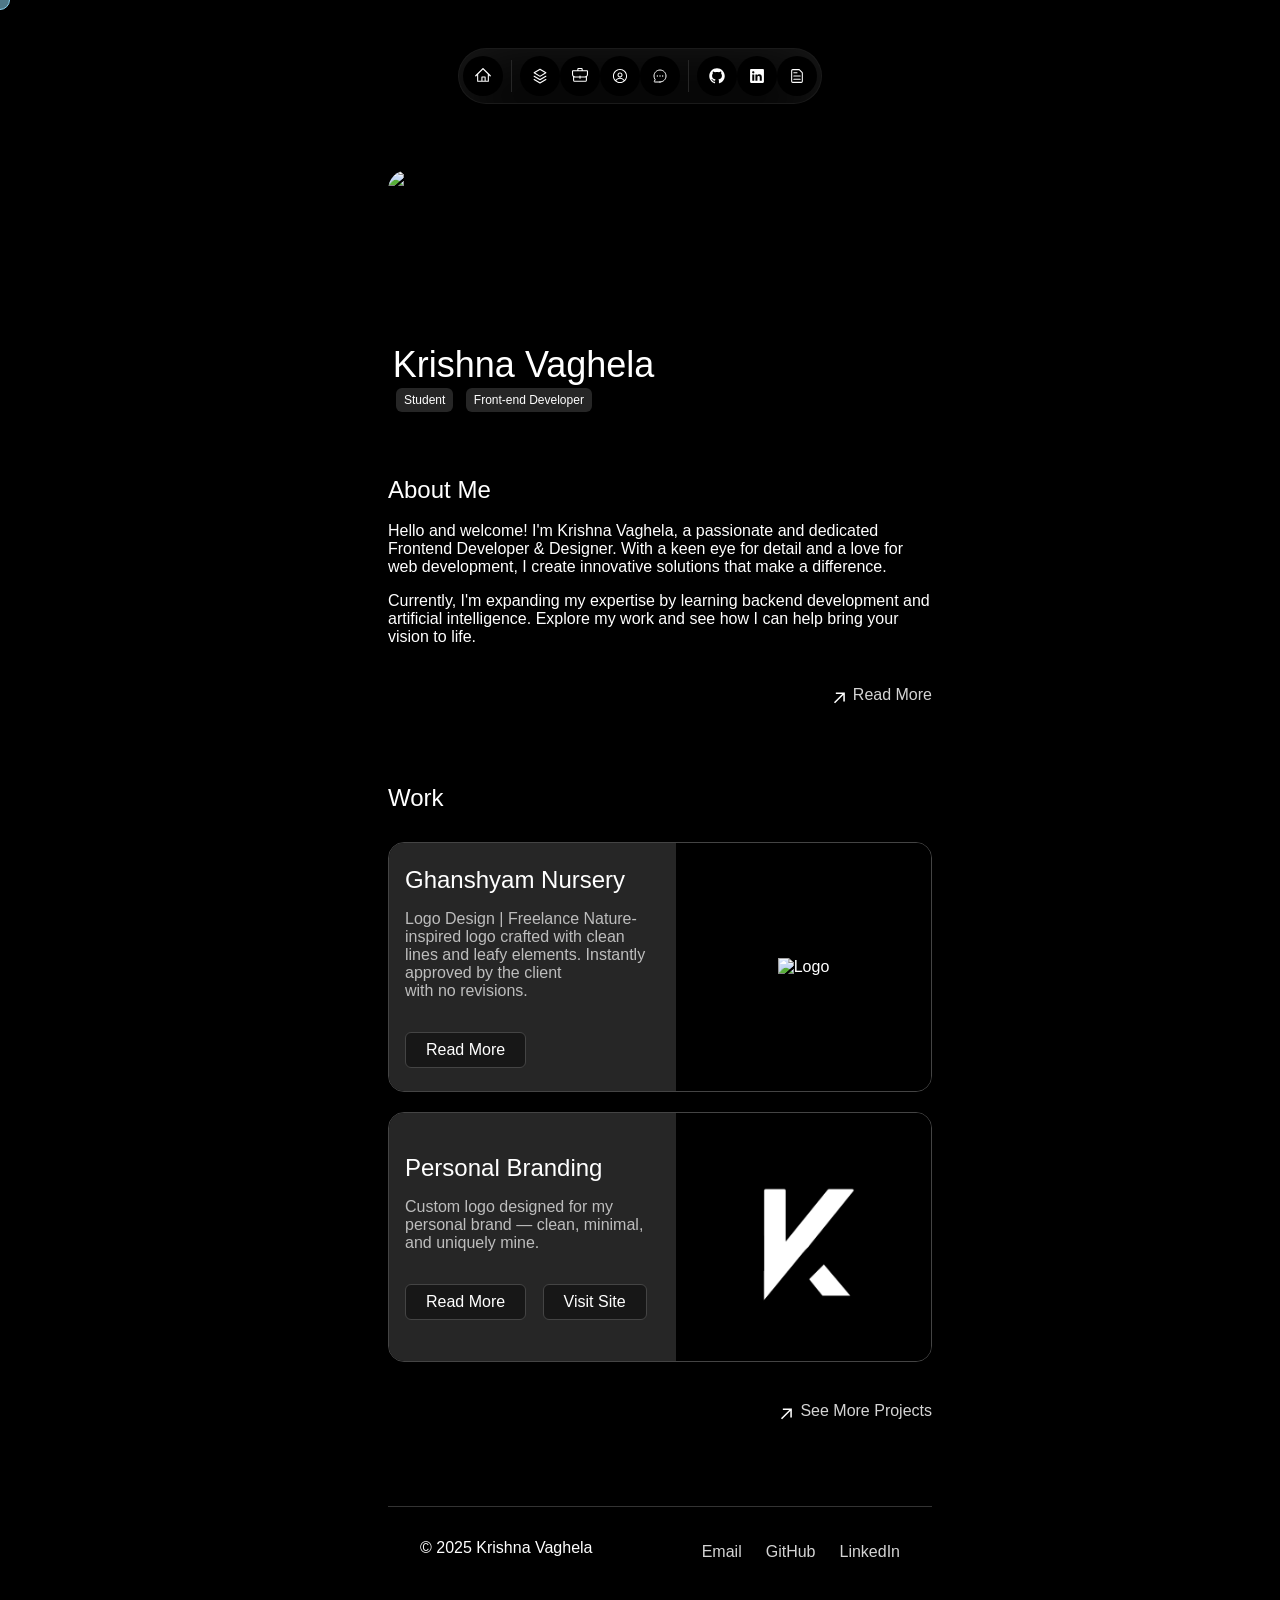
==== commit b70bbd52: "Update index.html" ====
--- a/index.html
+++ b/index.html
@@ -145,7 +145,7 @@
           <section class="secondChild">
             <div class="imgTitleCont" style="opacity: 1; filter: blur(0px); transform: translateY(-6px);">
               <div class="imgCont">
-                <img src="/img/k.jpg" alt="profile_pic" height="150" width="100"
+                <img src="k.jpg" alt="profile_pic" height="150" width="100"
                   style="color: transparent; user-select: none;" class="profileImg">
               </div>
               <h1 class="profileName">Krishna Vaghela</h1>
@@ -235,17 +235,15 @@
 
               <div class="work">
                 <div class="side1">
-                  <h1>Nothing</h1>
-                  <p>Lorem ipsum dolor, sit amet consectetur adipisicing elit. Dolor suscipit voluptate culpa porro
-                    consectetur
-                    facere in. Repudiandae itaque dolorem sit ea modi!</p>
+                  <h1>Personal Branding</h1>
+                  <p>Custom logo designed for my personal brand — clean, minimal, and uniquely mine.</p>
                   <div class="btns">
                     <button class="btn">Read More</button>
                     <button class="btn">Visit Site</button>
                   </div>
                 </div>
                 <div class="side2">
-                  <img src="/assets/src/KV(logo).png" alt="Logo">
+                  <img src="KV(logo).png" alt="Logo">
                 </div>
               </div>
               <ul class="readMoreCont">
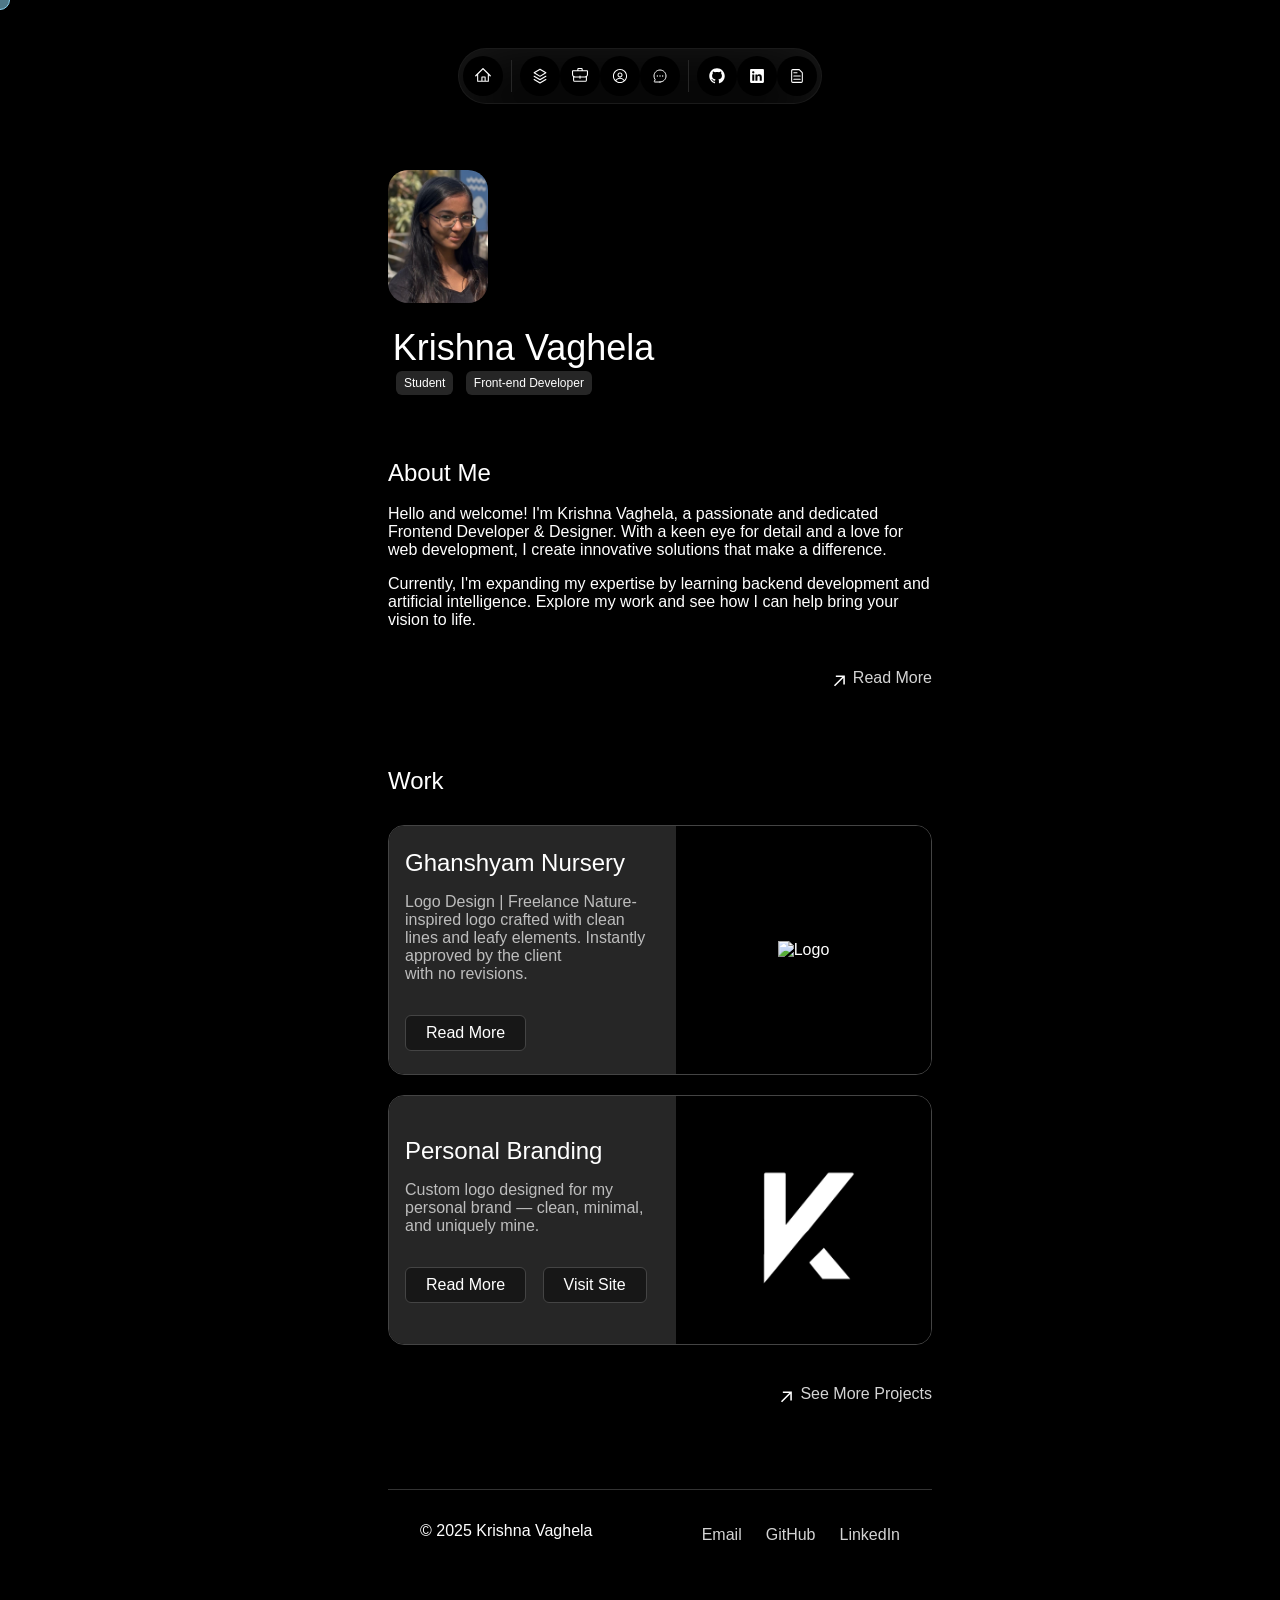
==== commit 5def992d: "Update index.html" ====
--- a/index.html
+++ b/index.html
@@ -208,7 +208,7 @@
                       <a href="/" class="side2A">
                         <div class="side2AFirstDiv">
                           <a href="">
-                            <img src="KV(logo).png" alt="" width="271.5px" height="218.5px" class="workItemImg">
+                            <img src="KV.png" alt="" width="271.5px" height="218.5px" class="workItemImg">
                           </a>
                         </div>
                       </a>
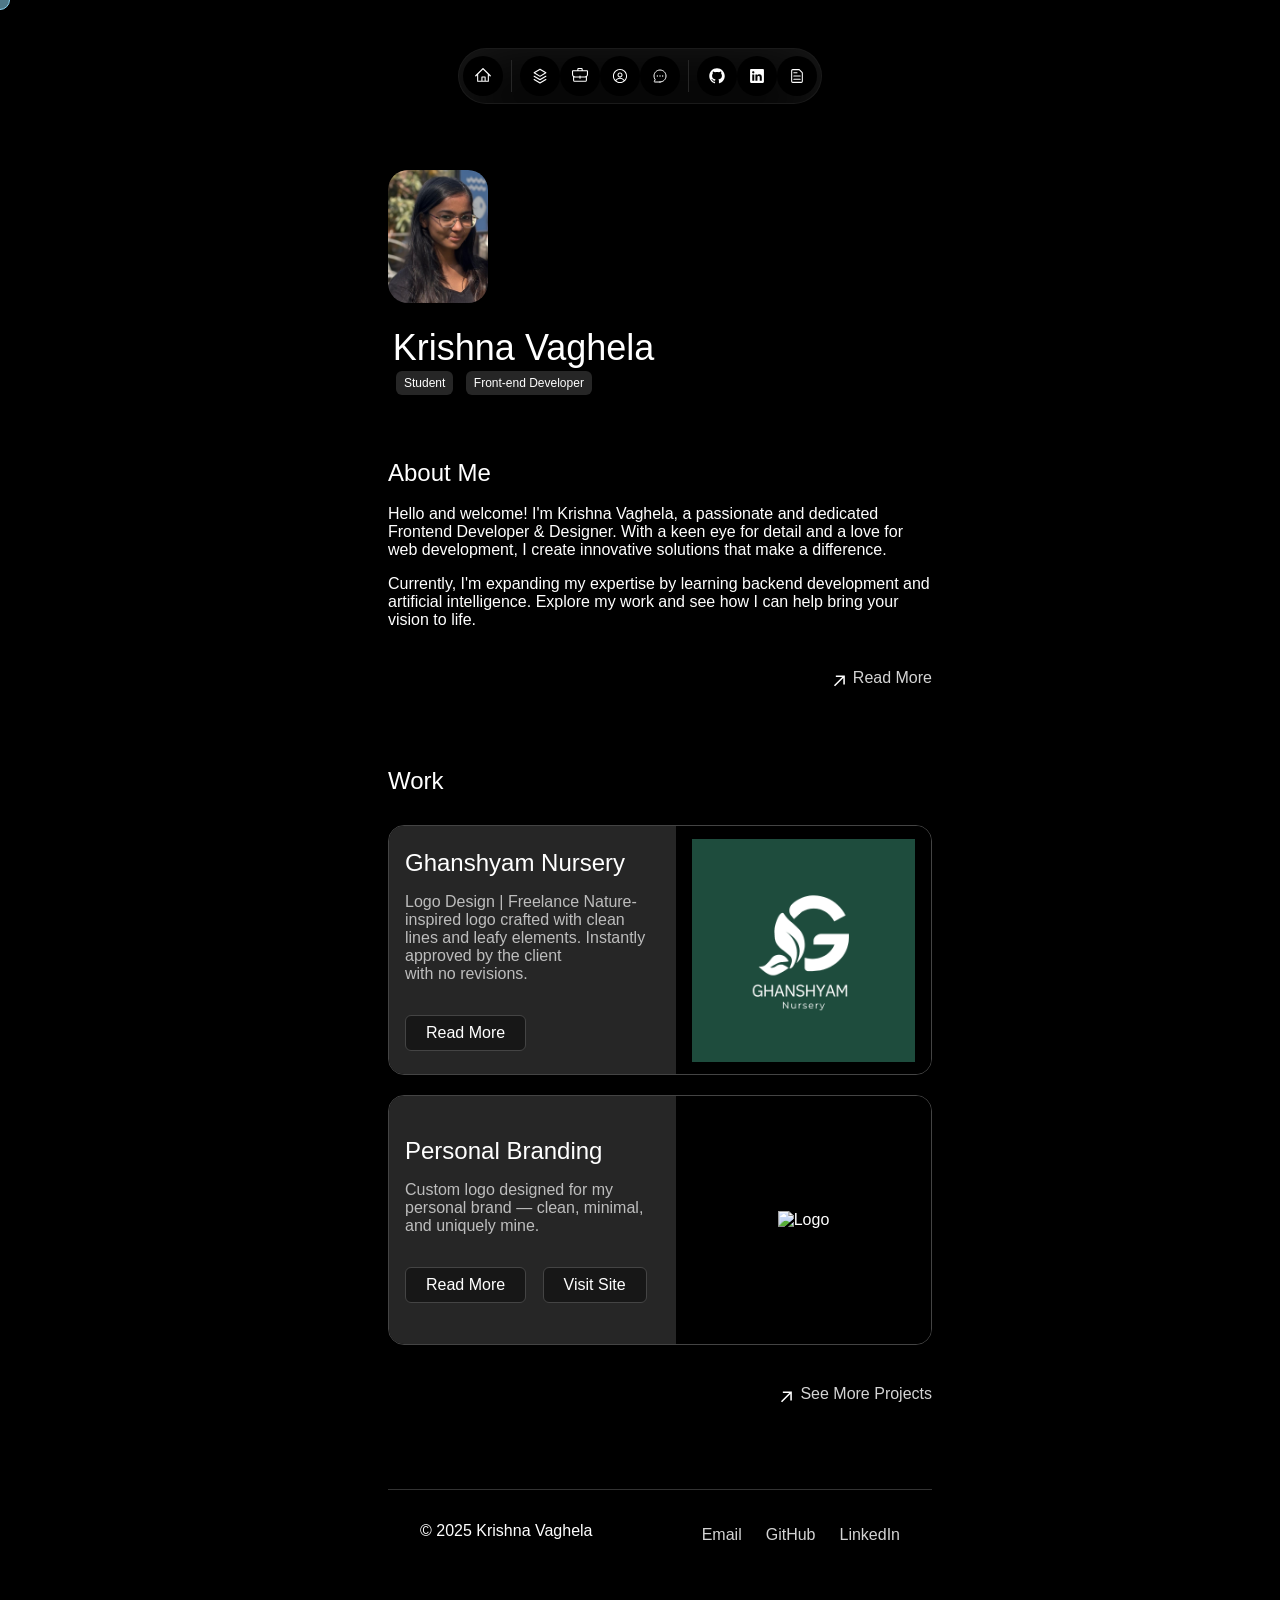
==== commit 7eaf77dd: "Update index.html" ====
--- a/index.html
+++ b/index.html
@@ -227,7 +227,7 @@
                       </div>
                     </div>
                     <div class="side2">
-                      <img src="/assets/src/LOGO2.png" alt="Logo">
+                      <img src="LOGO2.png" alt="Logo">
                     </div>
                   </div>
                 </div>
@@ -243,7 +243,7 @@
                   </div>
                 </div>
                 <div class="side2">
-                  <img src="KV(logo).png" alt="Logo">
+                  <img src="KV.png" alt="Logo">
                 </div>
               </div>
               <ul class="readMoreCont">
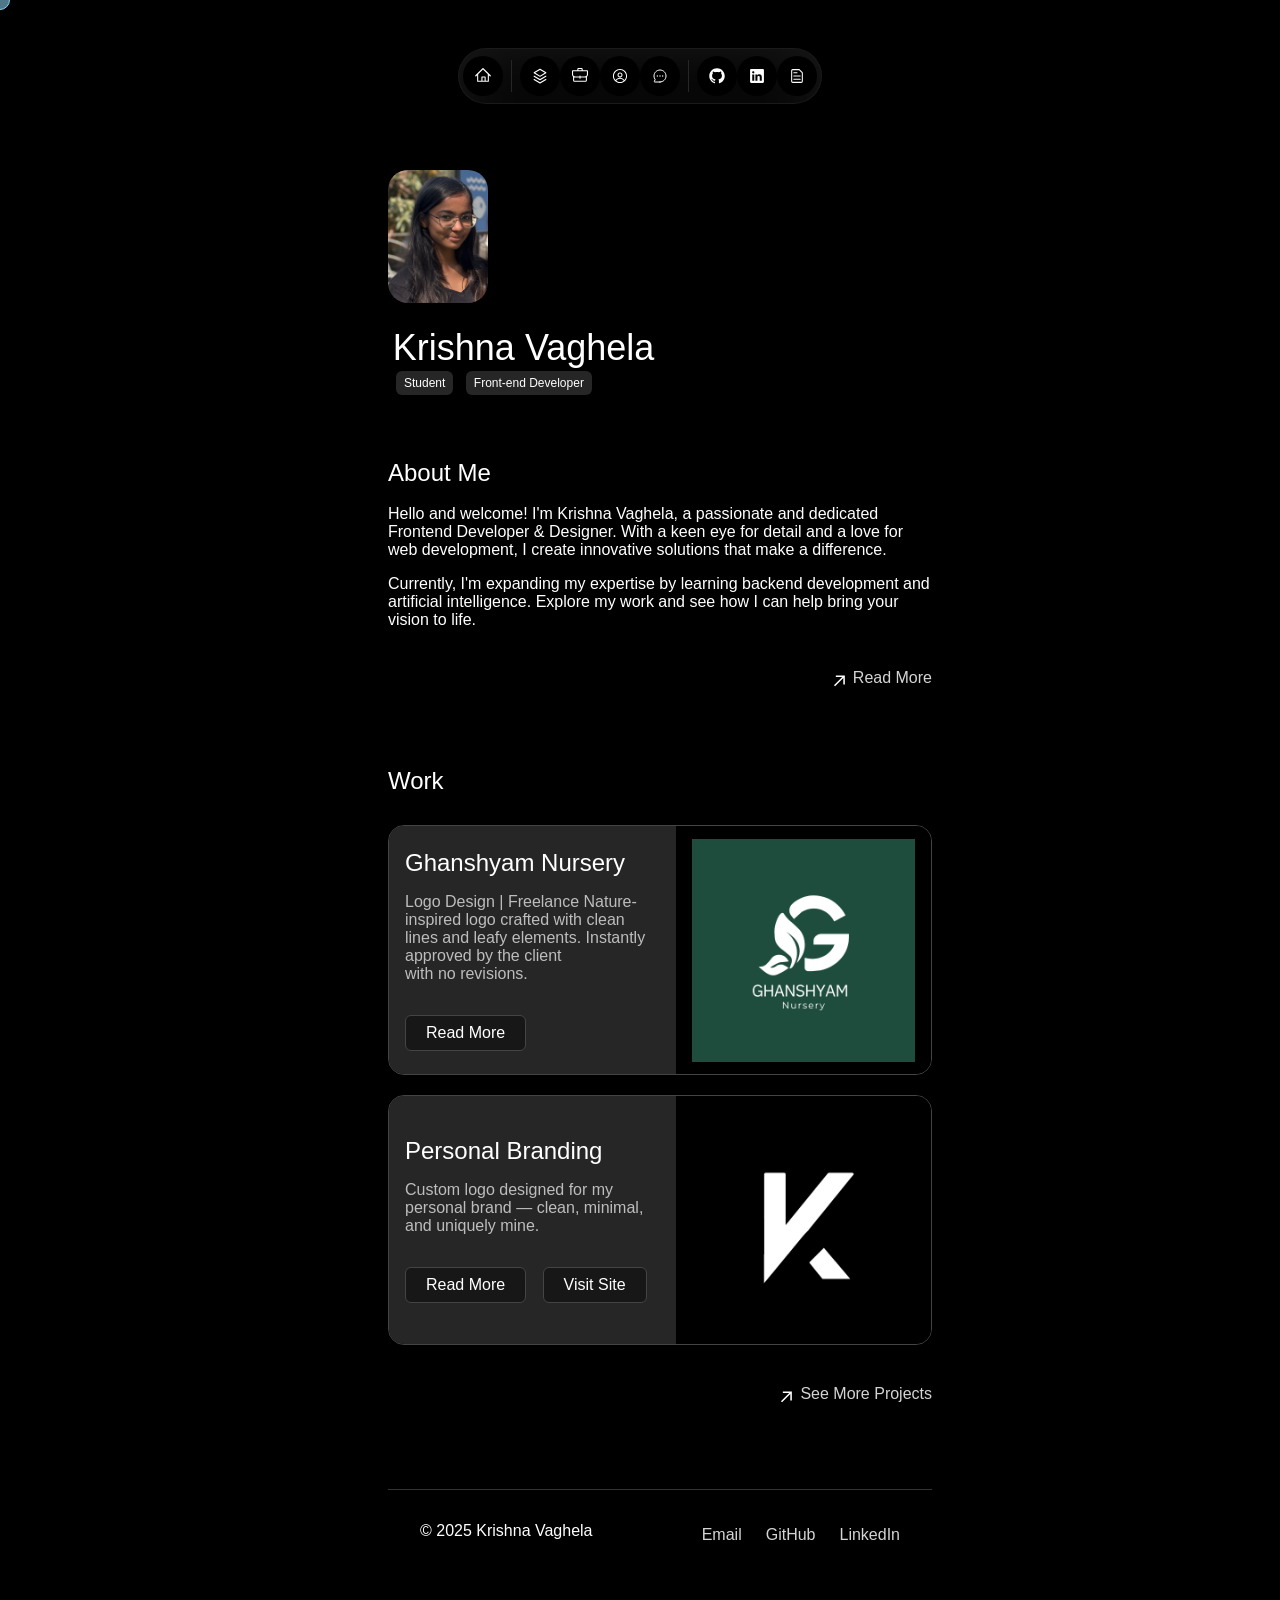
==== commit cf7d6147: "Update index.html" ====
--- a/index.html
+++ b/index.html
@@ -243,7 +243,7 @@
                   </div>
                 </div>
                 <div class="side2">
-                  <img src="KV.png" alt="Logo">
+                  <img src="KV(logo).png" alt="Logo">
                 </div>
               </div>
               <ul class="readMoreCont">
